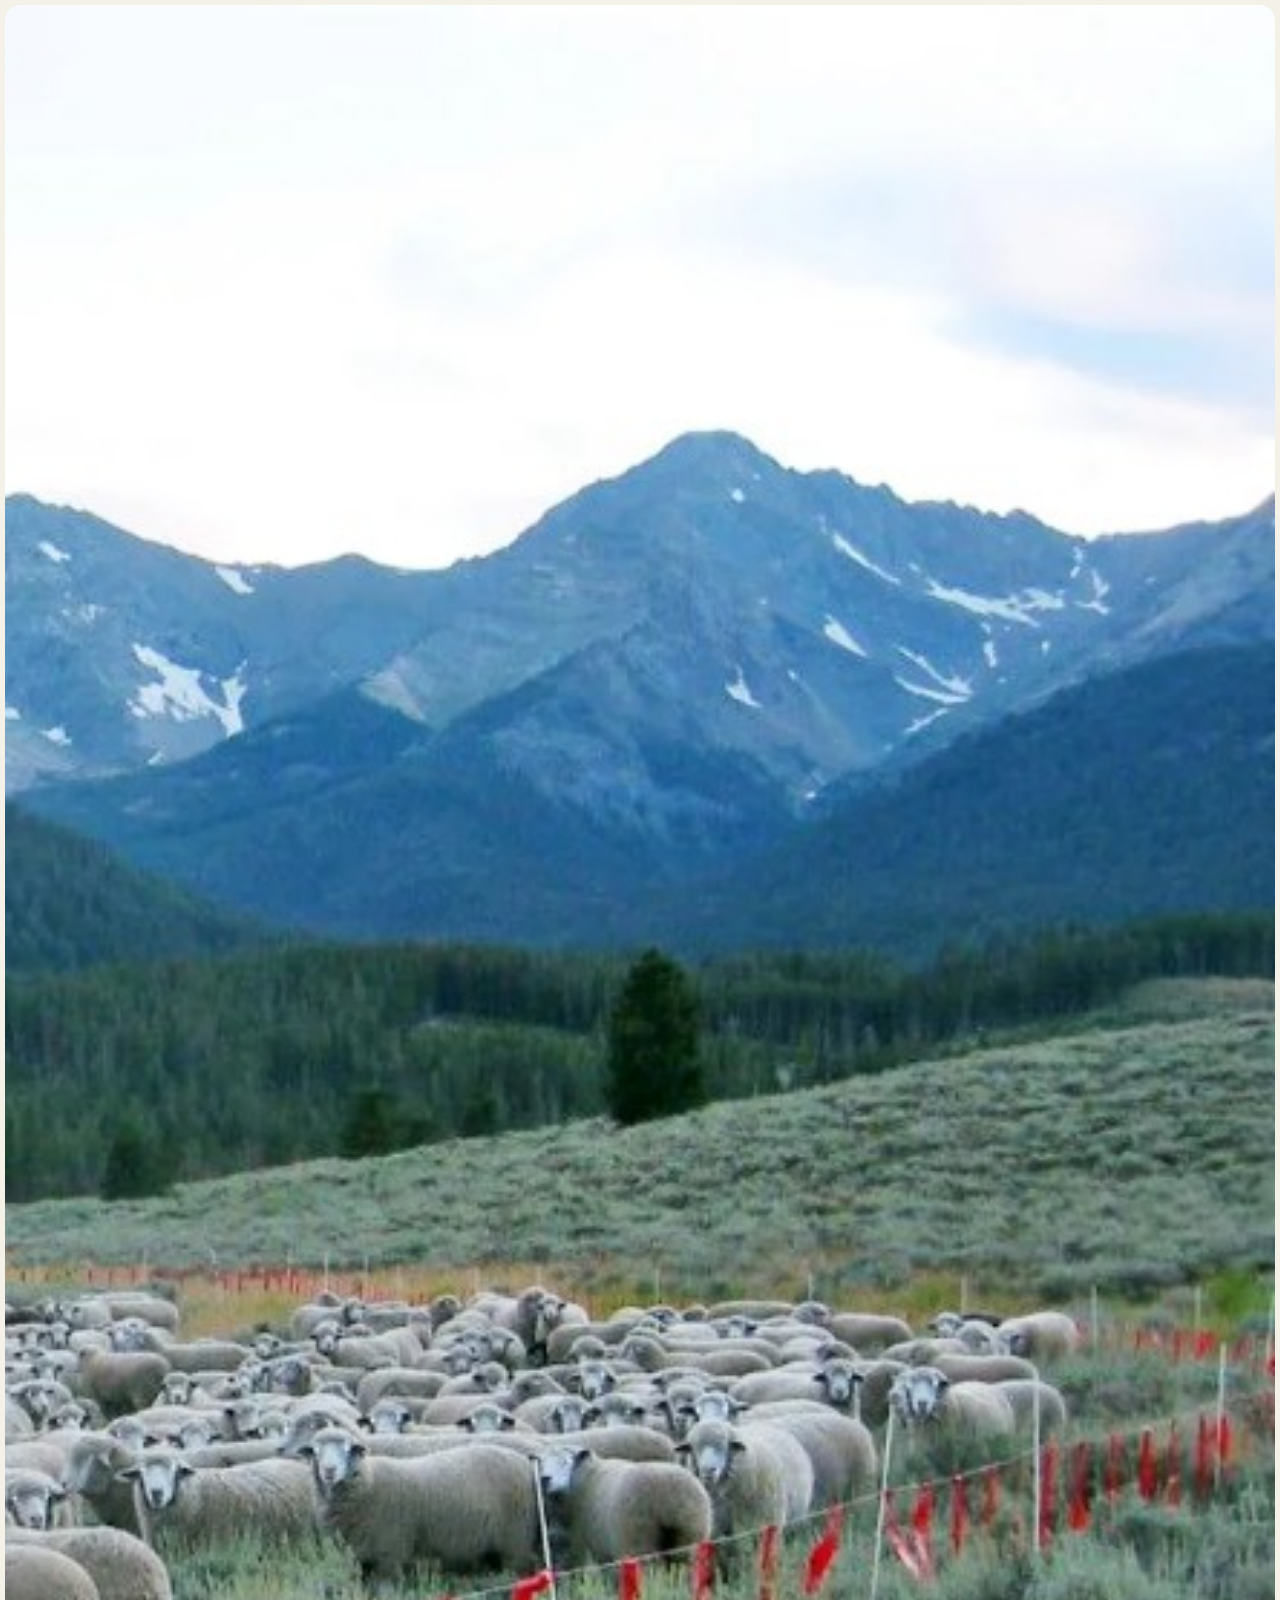
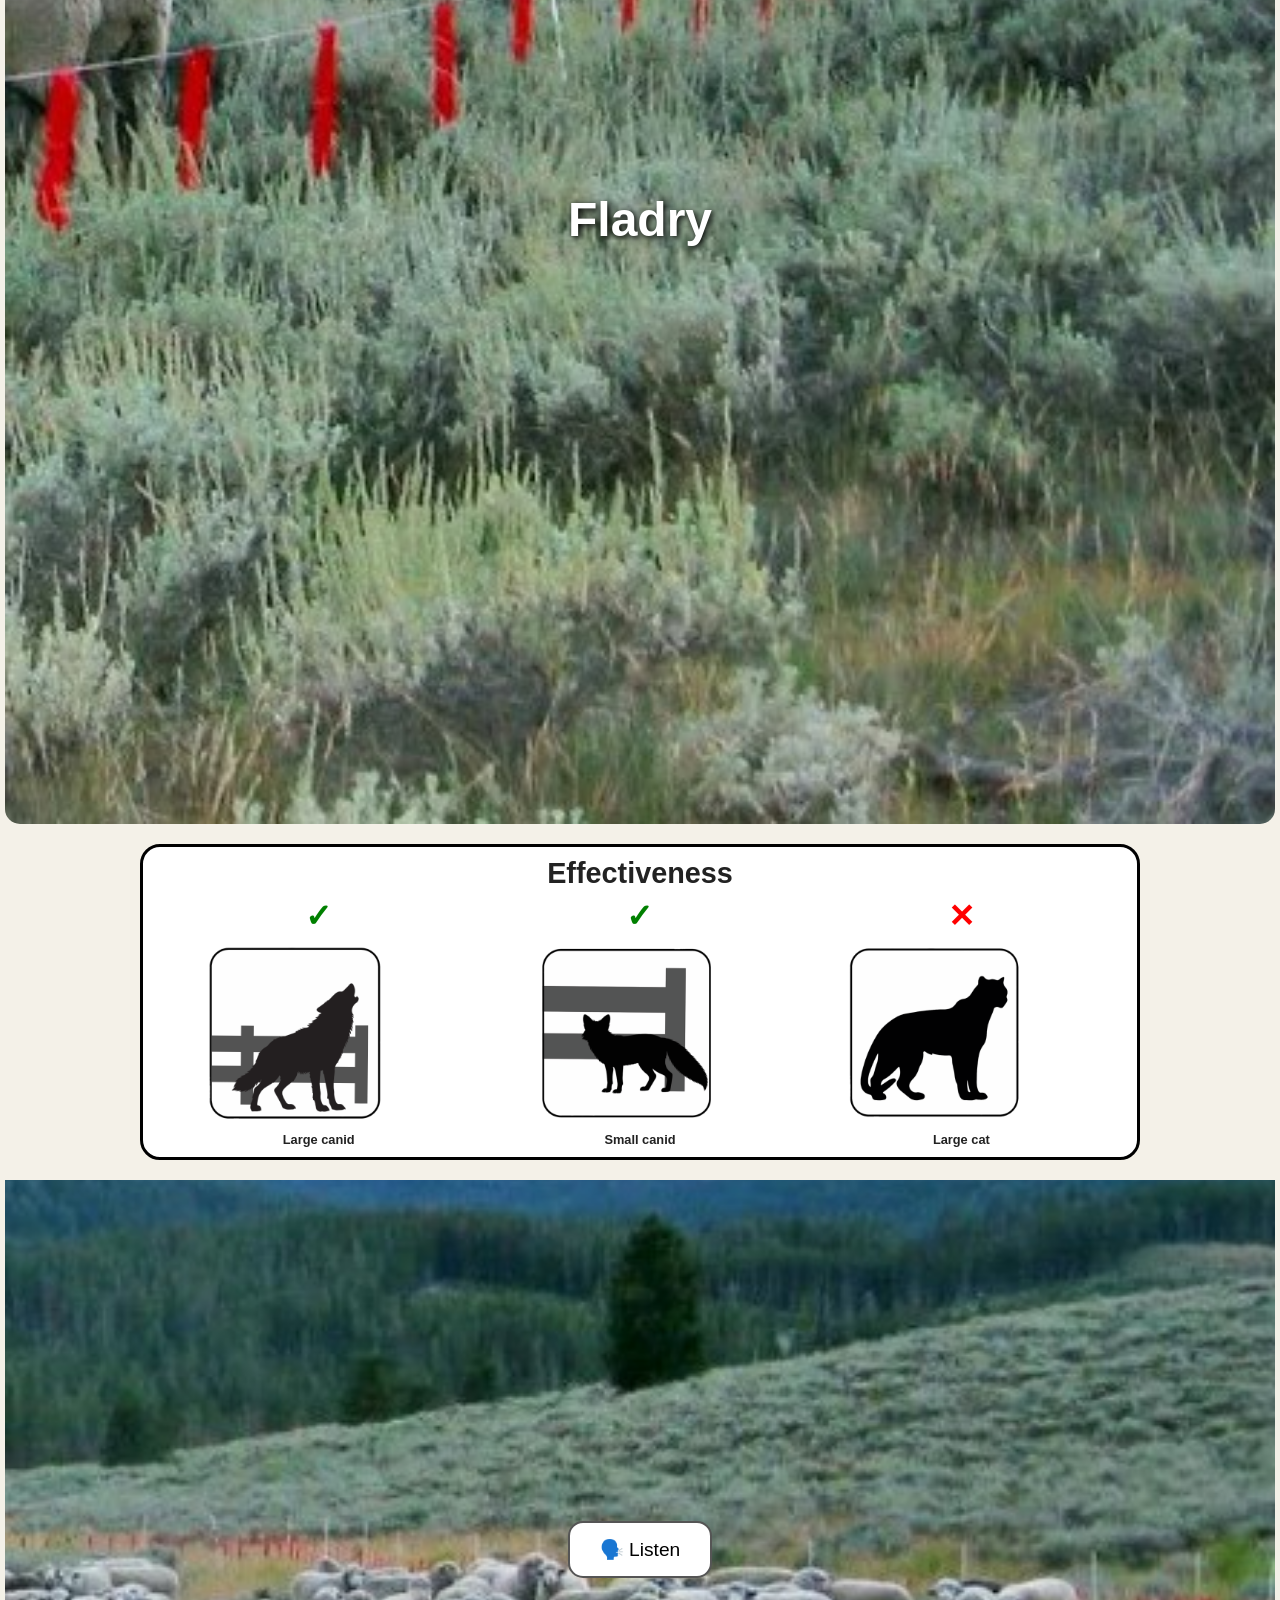
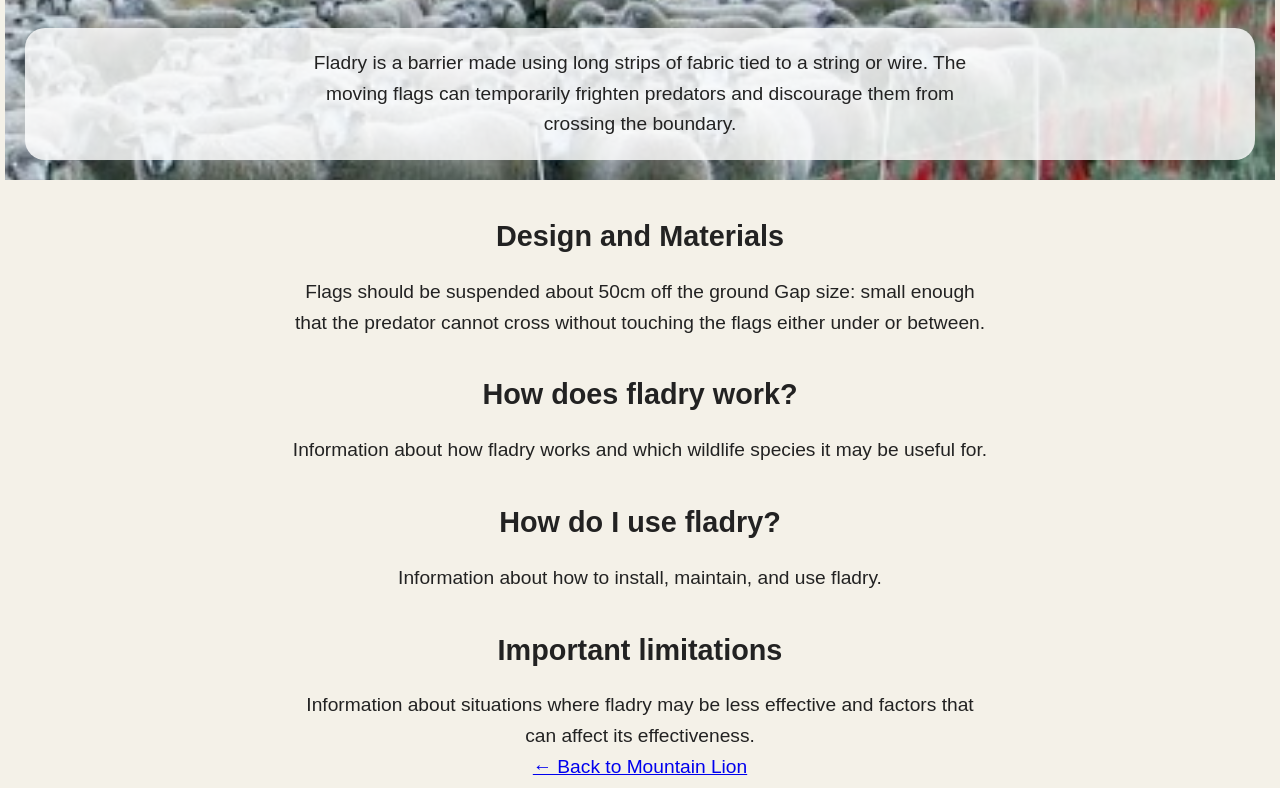
==== Pages/Fladry.html @ 70c72cad "Initiate website" ====
<!DOCTYPE html>
<html lang="en">

<head>
    <meta charset="UTF-8">
    <meta name="viewport" content="width=device-width, initial-scale=1.0">

    <title>Fladry | Protecting Livestock & People</title>

    <link rel="stylesheet" href="../style.css">
</head>

<body>

    <section class="fladry-intro">

    <img src="../Images/Screenshot fladry landscape.jpg"
         alt="Fladry protecting livestock"
         class="fladry-hero-image">

    <h1>Fladry</h1>

</section>

    <div class="tool-summary">

        <h2>Effectiveness</h2>

        <div class="effectiveness-grid">

            <div class="effectiveness-item effective">
                <span class="symbol">✓</span>

                <img src="../Images/Wolf Button small.png"
                     alt="Wolf">

                <span>Large canid</span>
            </div>

            <div class="effectiveness-item effective">
                <span class="symbol">✓</span>

                <img src="../Images/Fox  button small.png"
                     alt="Fox">

                <span>Small canid</span>
            </div>

            <div class="effectiveness-item not-effective">
                <span class="symbol">✕</span>

                <img src="../Images/Mountain Lion Button Small.png"
                     alt="Mountain lion">

                <span>Large cat</span>
            </div>

        </div>

    </div>

    <section class="fladry-definition">

    <img src="../Images/Screenshot fladry landscape.jpg"
         alt="Fladry protecting livestock"
         class="definition-background">

    <div class="definition-content">

        <button class="listen-button">
            🗣️ Listen
        </button>

        <div class="floating-text">

            <p>
                Fladry is a barrier made using long strips of fabric
                tied to a string or wire. The moving flags can temporarily
                frighten predators and discourage them from crossing
                the boundary.
            </p>

        </div>

    </div>

</section>

<h2>Design and Materials</h2>

    <p>
        Flags should be suspended about 50cm off the ground 
Gap size:  small enough that the predator cannot cross without touching the flags either under or between.  
    </p>



    <h2>How does fladry work?</h2>

    <p>
        Information about how fladry works and which wildlife species
        it may be useful for.
    </p>

    <h2>How do I use fladry?</h2>

    <p>
        Information about how to install, maintain, and use fladry.
    </p>

    <h2>Important limitations</h2>

    <p>
        Information about situations where fladry may be less effective
        and factors that can affect its effectiveness.
    </p>

    <p>
        <a href="mountain-lion.html">← Back to Mountain Lion</a>
    </p>

</body>

</html>
---- style.css ----
.fladry-intro h1 {
    margin-top: 15px;
}

body {
    font-family: Arial, sans-serif;
    margin: 0;
    padding: 5px;
    text-align: center;
    background-color: #f4f1e8;
    color: #222222;
}

h1 {
    font-size: 2.5rem;
    margin-bottom: 20px;
}

h2 {
    font-size: 1.8rem;
    margin-top: 40px;
}

p {
    font-size: 1.2rem;
    line-height: 1.6;
    max-width: 700px;
    margin: 0 auto;
}

.animal-options {
    display: flex;
    flex-wrap: wrap;
    justify-content: center;
    gap: 25px;
    margin-top: 30px;
}

.animal-button {
    display: block;
    box-sizing: border-box;
    text-decoration: none;
    color: #222222;

    width: 250px;
    height: 300px;
    padding: 15px;

    border: none;
    border-radius: 15px;
    background-color: white;

    cursor: pointer;
    font-size: 1.3rem;
}

.animal-button img {
    width: 100%;
    height: 220px;
    object-fit: contain;
    display: block;
    margin: 0 auto 10px auto;
}

.animal-button span {
    display: block;
}

.listen-button {
    display: block;
    margin: 15px auto 30px auto;
    padding: 15px 30px;

    background-color: white;
    border: 2px solid #555555;
    border-radius: 15px;

    font-size: 1.2rem;
    cursor: pointer;
}
.fladry-intro {
    position: relative;
    width: 100%;
    margin-bottom: 20px;
}

.fladry-hero-image {
    width: 100%;
    height: auto;
    display: block;
    border-radius: 15px;
}

.fladry-intro h1 {
    position: absolute;
    top: 75%;
    left: 50%;
    transform: translate(-50%, -50%);

    margin: 0;

    font-size: 3rem;
    color: white;

    text-shadow: 2px 2px 6px black;
}

.fladry-definition {
    position: relative;
    width: 100%;
    min-height: 600px;
    overflow: hidden;
    margin-bottom: 40px;
}
.definition-background {
    position: absolute;
    width: 100%;
    height: 100%;
    object-fit: cover;
    left: 0;
    top: 0;
}

.definition-content {
    position: relative;
    min-height: 600px;

    display: flex;
    flex-direction: column;
    justify-content: flex-end;

    padding: 20px;
    box-sizing: border-box;
}
.floating-text {
    background-color: rgba(255, 255, 255, 0.82);
    padding: 20px;
    border-radius: 20px;

    margin-top: 20px;
}

.tool-summary {
    width: 100%;
    max-width: 1000px;
    margin: 20px auto;
    padding: 10px 15px;

    background-color: white;
    border: 3px solid black;
    border-radius: 20px;
    box-sizing: border-box;
}
.tool-summary h2 {
    margin-top: 0;
    margin-bottom: 10px;
}

.effectiveness-grid {
    display: grid;
    grid-template-columns: repeat(3, 1fr);
    gap: 0;
    width: 100%;
}

.effectiveness-item {
    min-width: 0;
    padding: 0;
    box-sizing: border-box;
    font-size: 0.8rem;
    font-weight: bold;
    text-align: center;
}

.effectiveness-item .symbol {
    display: block;
    font-size: 2.0rem;
    line-height: 1;
    margin: 0;
}

.effectiveness-item img {
    width: 120%;
    height: auto;
    max-height: 200px;
    object-fit: contain;
    display: block;
    margin-left: -20%;
    margin-right: -20%;
}

.effective .symbol {
    color: green;
}

.not-effective .symbol {
    color: red;
}
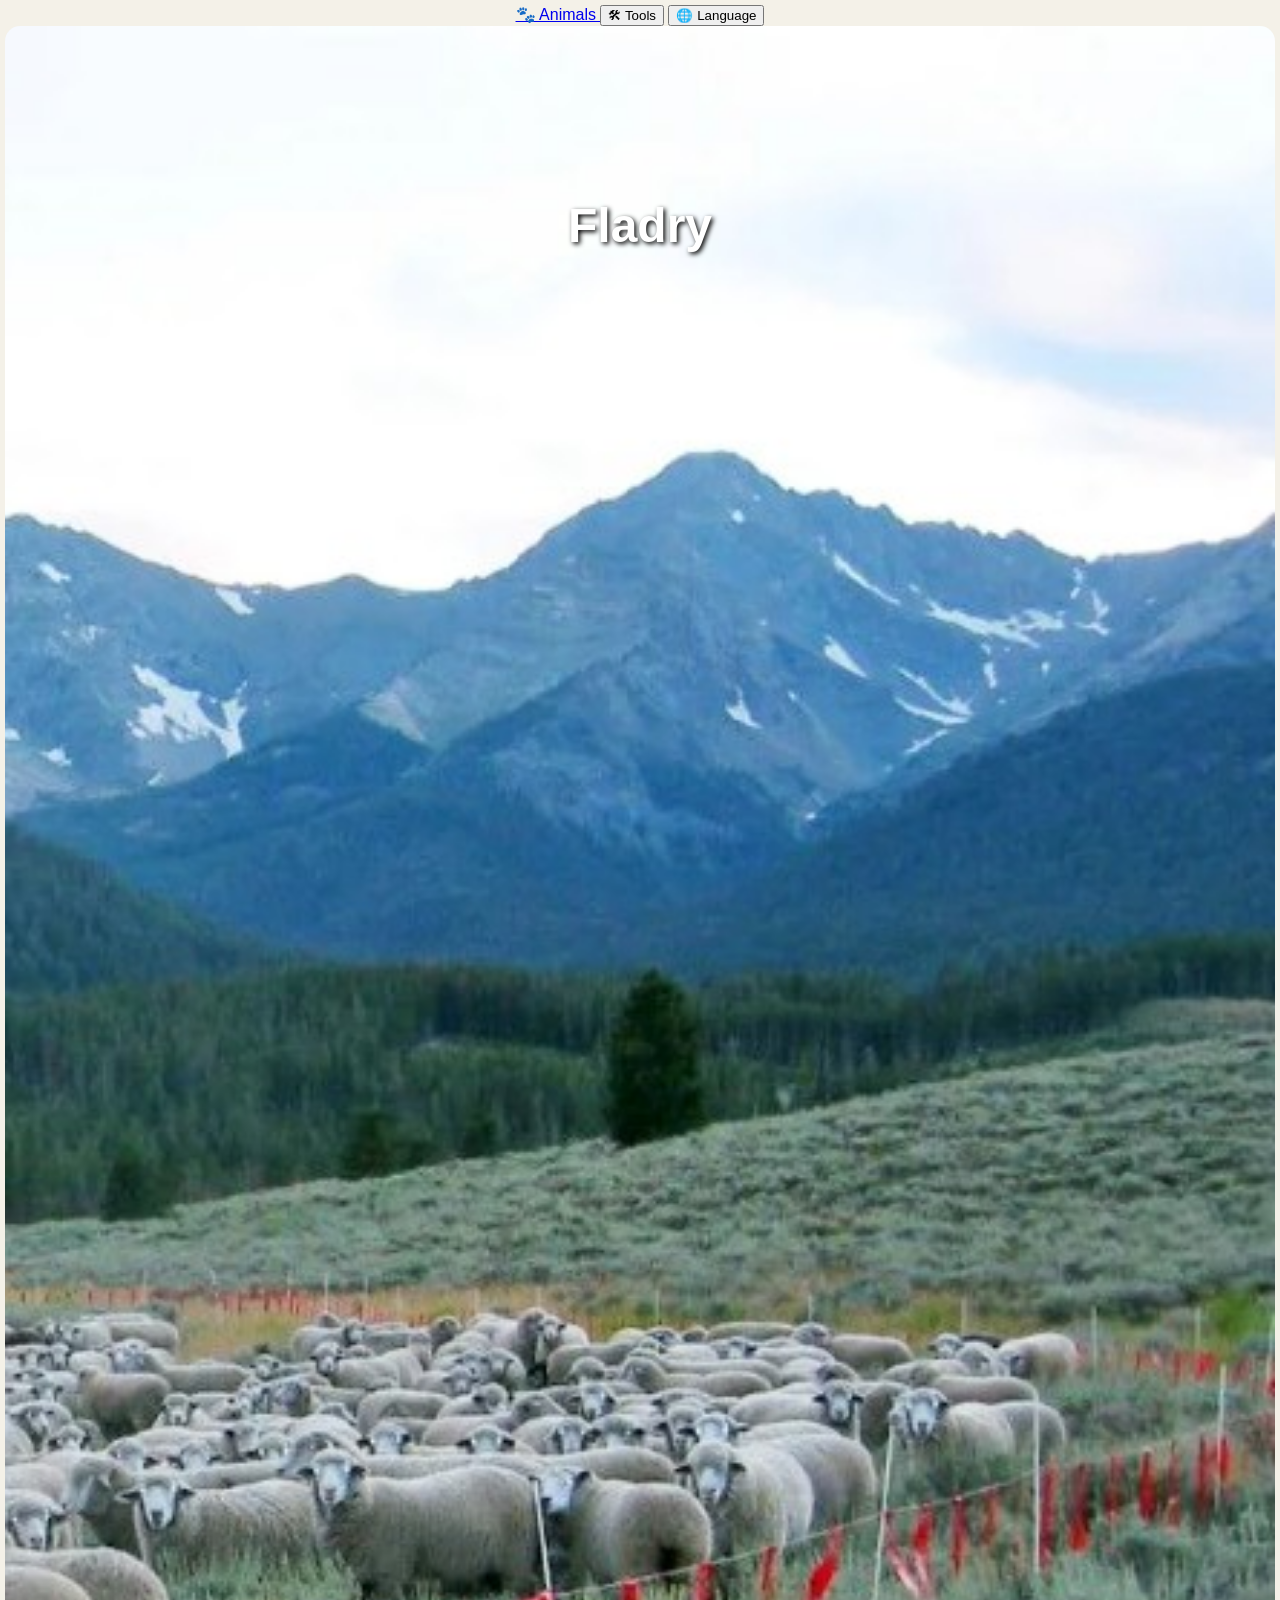
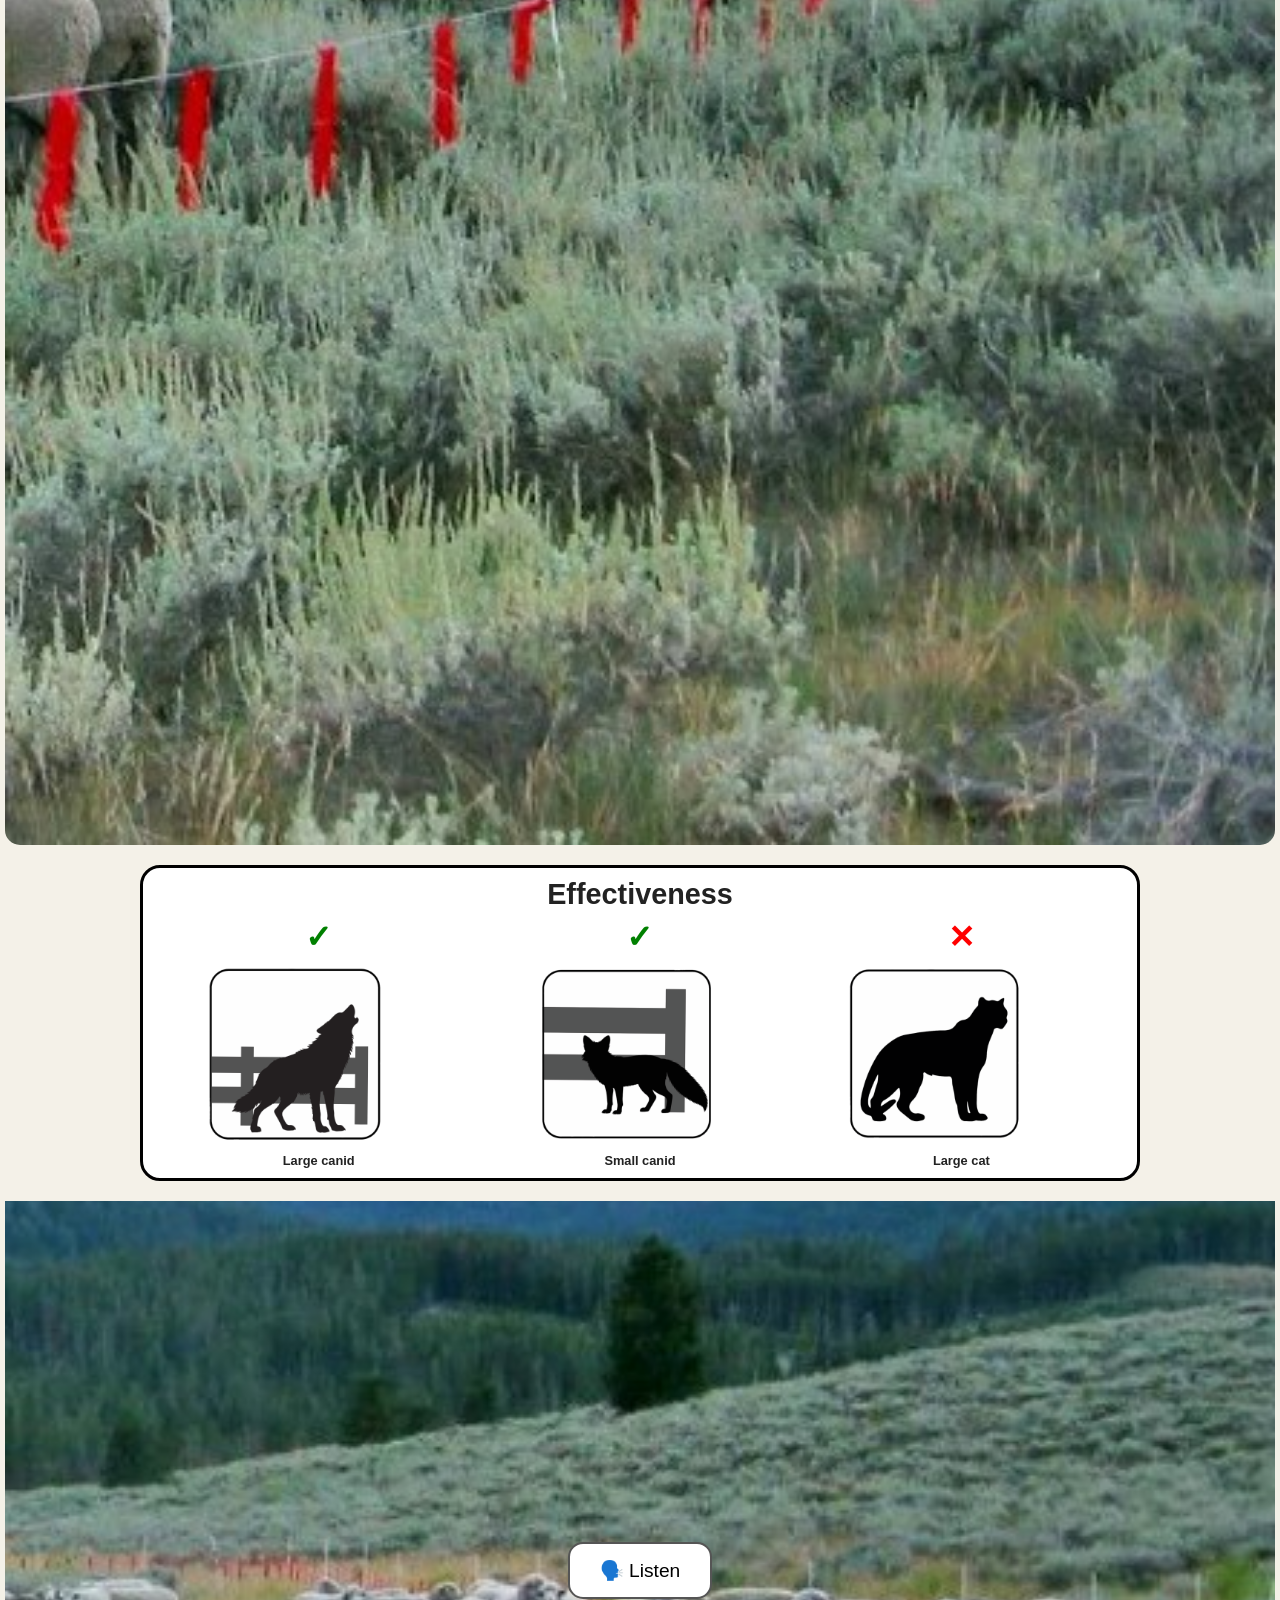
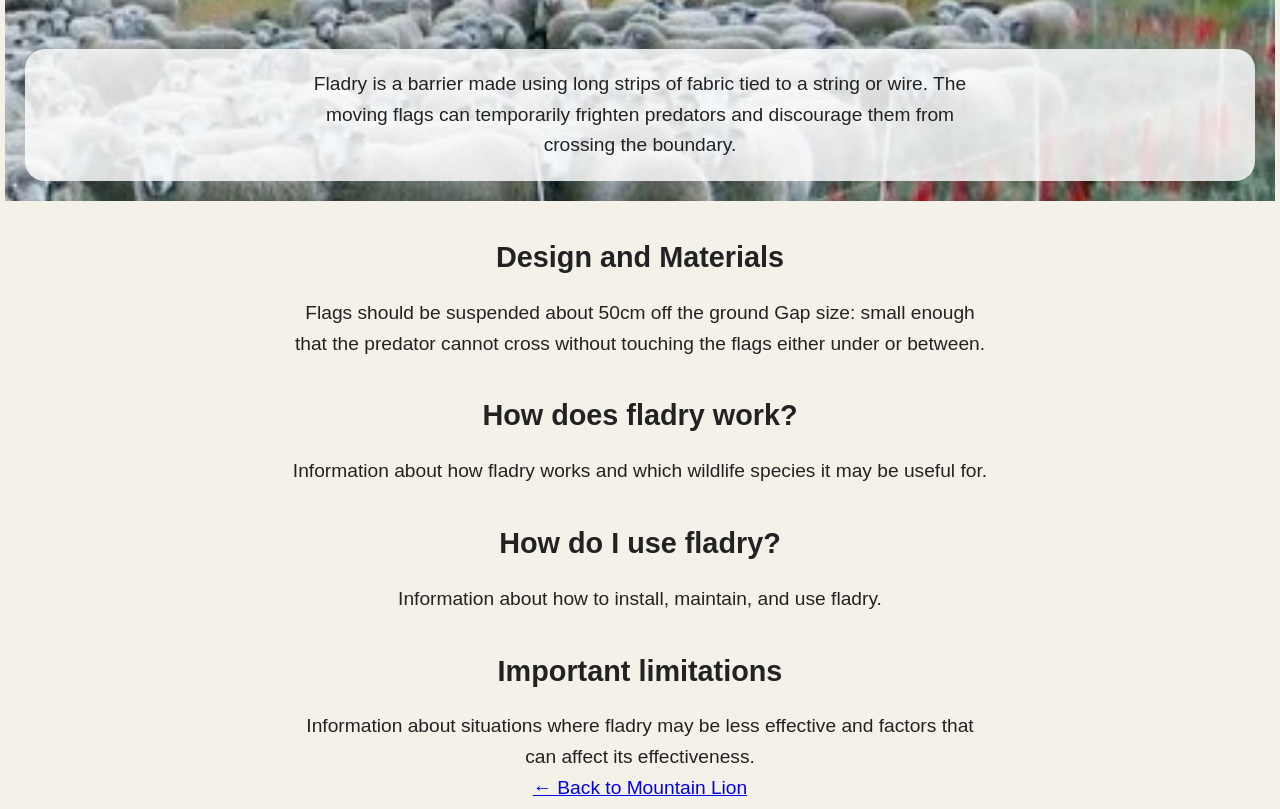
==== commit 1afdcaad: "UPdate Fladry and mountain lion Pages" ====
--- a/Pages/Fladry.html
+++ b/Pages/Fladry.html
@@ -11,7 +11,21 @@
 </head>
 
 <body>
+<nav class="top-nav">
 
+    <a href="../index.html" class="nav-button">
+        🐾 Animals
+    </a>
+
+    <button class="nav-button">
+        🛠 Tools
+    </button>
+
+    <button class="nav-button">
+        🌐 Language
+    </button>
+
+</nav>
     <section class="fladry-intro">
 
     <img src="../Images/Screenshot fladry landscape.jpg"
--- a/style.css
+++ b/style.css
@@ -1,6 +1,17 @@
 
 .fladry-intro h1 {
-    margin-top: 15px;
+    position: absolute;
+    top: 25%;
+    left: 50%;
+
+    transform: translate(-50%, -50%);
+
+    margin: 0;
+
+    color: white;
+    font-size: 3rem;
+
+    text-shadow: 2px 2px 5px black;
 }
 
 body {
@@ -67,6 +78,23 @@
     display: block;
 }
 
+.loss-figure {
+    width: 100%;
+    margin: 15px auto;
+    text-align: center;
+}
+
+.loss-figure img {
+    width: 100%;
+    max-width: 310px;
+    height: auto;
+
+    display: block;
+    margin: 0 auto;
+}
+
+
+
 .listen-button {
     display: block;
     margin: 15px auto 30px auto;
@@ -79,10 +107,16 @@
     font-size: 1.2rem;
     cursor: pointer;
 }
-.fladry-intro {
-    position: relative;
-    width: 100%;
-    margin-bottom: 20px;
+
+.listen-marker {
+    padding: 0;
+    background: none;
+    border: none;
+
+    font-size: 1.3rem;
+    line-height: 1;
+
+    cursor: pointer;
 }
 
 .fladry-hero-image {
@@ -92,19 +126,6 @@
     border-radius: 15px;
 }
 
-.fladry-intro h1 {
-    position: absolute;
-    top: 75%;
-    left: 50%;
-    transform: translate(-50%, -50%);
-
-    margin: 0;
-
-    font-size: 3rem;
-    color: white;
-
-    text-shadow: 2px 2px 6px black;
-}
 
 .fladry-definition {
     position: relative;
